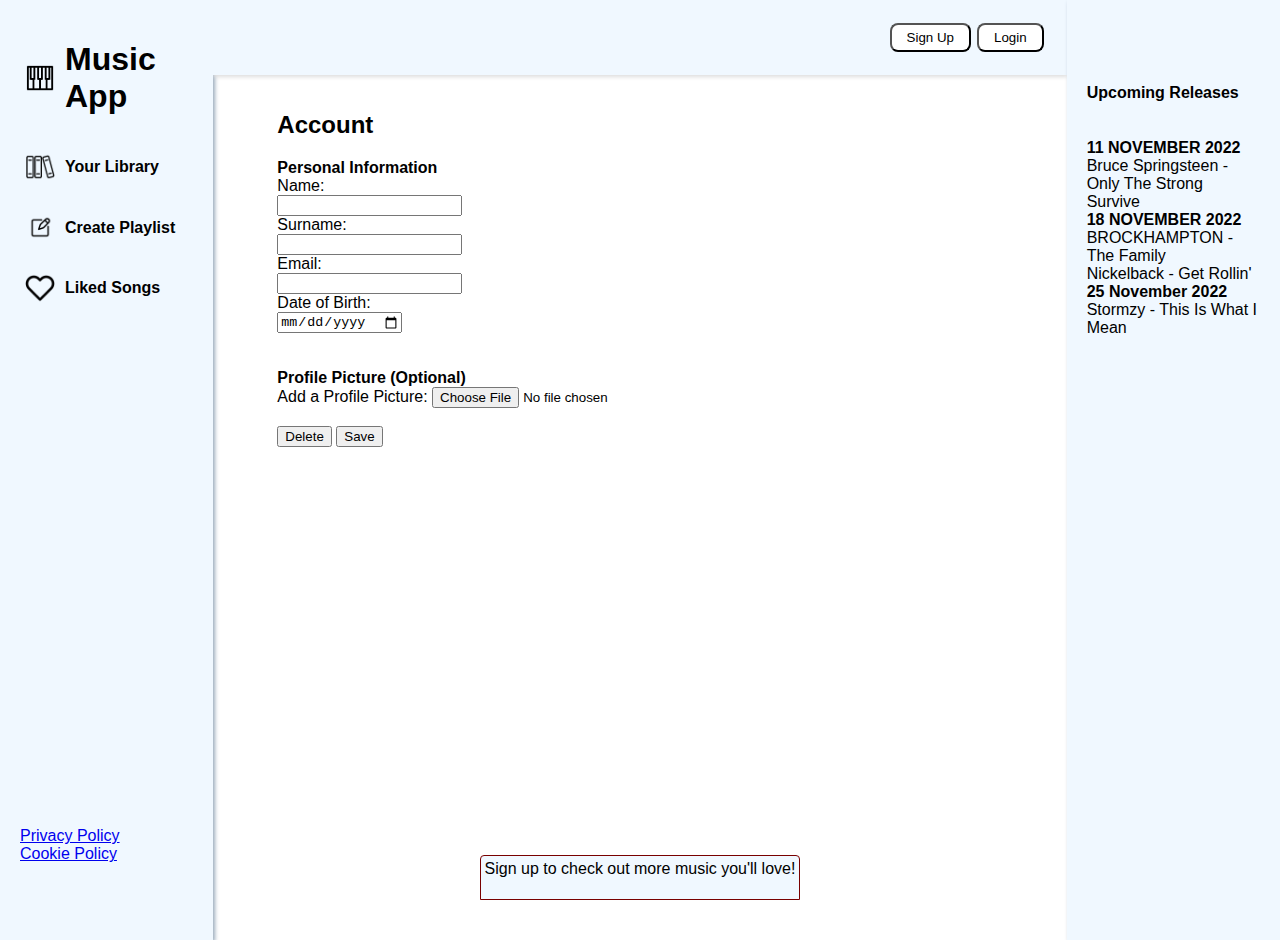
==== account.html @ 885a4542 "Cleaned up playlist editability" ====
<html>
  <head>
    <script src="https://ajax.googleapis.com/ajax/libs/jquery/3.6.0/jquery.min.js"></script>
    <script type="text/javascript" src="script/common.js" defer></script>
    <script type="text/javascript" src="script/account.js"></script>
    <title>Account</title>
    <link rel="stylesheet" href="https://fonts.googleapis.com/css2?family=Material+Symbols+Rounded:opsz,wght,FILL,GRAD@48,400,0,0" />
    <link rel="stylesheet" type="text/css" href="style/index.css" />
    <meta name="viewport" content="width=device-width, initial-scale=1.0"/>
  </head>
  <body class="body">
    <div class="menu">
      <a class="topBar" href="index.html">
        <img src="images/keys.png" alt="Icon" width="30" height="30" />
        <h1 class="appTitle">Music App</h3>
      </a>
      <a class="menuItem" href="index.html">
        <img src="images/library.png" alt="Icon" width="30" height="30" />
        <h4>Your Library</h4>
      </a>
      <a class="menuItem" href="playlist.html?type=user-playlist">
        <img src="images/create.png" alt="Icon" width="30" height="30" />
        <h4>Create Playlist</h4>
      </a>
      <a class="menuItem"  href="playlist.html?type=liked">
        <img src="images/heart2.png" alt="Icon" width="30" height="30" />
        <h4>Liked Songs</h4>
      </a>
      <div id="spacer"></div>
      <div class="links">
        <a href="#">Privacy Policy</a>
        <a href="#">Cookie Policy</a>
      </div>
    </div>

    <div class="rightCol">
      <header id="topBar" class="topBar topButtons">
        <div id="header-search">
          <input type="text" placeholder="Search.." onkeyup="search.find(event.target.value)">
          <div id="header-search-suggestions"></div>
        </div>
        <button
          onclick="location.href='signup.html';"
        >
          Sign Up
        </button>
        <button
          onclick="location.href='login.html';"
        >
          Login
        </button>
      </header>
      <div class="content">
        <span>
          <h2>Account</h2>
        </span>
        <form onsubmit="return updateCookies(event)">
          <label>
            <strong>
              Personal Information
            </strong>
          </label>
          <br>
          <label for="name">Name:</label><br>
          <input id="name" type="text" name="name" required><br>
          <label for="surname">Surname:</label><br>
          <input id="surname" type="text" name="surname" required><br>
          <label for="email">Email:</label><br>
          <input id="email" type="text" name="email" pattern="[a-z0-9._%+-]+@[a-z0-9.-]+\.[a-z]{2,4}$" required><br>
          <label for="dob">Date of Birth:</label><br>
          <input id="dob" type="date" name="dob" required><br>
          <br> <br>
          <label>
            <strong>
              Profile Picture (Optional)
            </strong>
          </label>
          <br>
          <label for="profilePic">Add a Profile Picture:</label>
          <input 
            type="file"
            id="profilePic" 
            name="profilePic"
            accept="image/png, image/jpeg, image/jpg"
          >
          <br> <br>
          <input type="reset" value="Delete">
          <input type="submit" value="Save">
          <!-- TODO input validation -->
        </form>
      </div>
    </div>
    <div class="menu">
      <div class="topBar">
        <h1 class="appTitle"> </h3>
      </div>
      <h4>Upcoming Releases</h4>
      <p>
        <strong>11 NOVEMBER 2022</strong>
        Bruce Springsteen	- Only The Strong Survive
        <br>
        <strong>18 NOVEMBER 2022</strong>
        BROCKHAMPTON	- The Family
        <br>
        Nickelback	- Get Rollin'
        <br>
        <strong>25 November 2022</strong>
        Stormzy	- This Is What I Mean
        <br>
      </p>
    </div>
    <footer id="footer">
      <div id="sign-up-message">
        Sign up to check out more music you'll love!
      </div>
    </footer>
  </body>
</html>
---- style/index.css ----
.body {
  box-sizing: border-box;
  max-height: 100vh;
  max-width: 100vw;
  margin: 0px;
  display: grid;
  grid-template-columns: 1fr 4fr 1fr;
  overflow-y: hidden;
  font-family: sans-serif;
}

#footer {
  height: 5vh;
}

.menu {
  display: flex;
  flex-direction: column;
  padding: 20px;
  height: 100vh;
  background-color: aliceblue;
  box-shadow: 2px 2px 4px #9ab;
}
.rightCol {
  display: flex;
  flex-direction: column;
  max-height: 100vh;
  overflow-y: hidden;
}
.topBar {
  display: flex;
  flex-direction: row;
  align-items: center;
  background-color: aliceblue;
  color: black;
  text-decoration: none;
}
.topBar > * {
  padding-left: 5px;
  padding-right: 5px;
}
#spacer {
  flex: 0.9;
}
header {
  padding: 20px;
  background-color: white;
  box-shadow: 0 2px 4px #ddd;
}
footer {
  position: fixed;
  bottom: 0;
  /* For centering the text */
  display: flex;
  width: 100%;
  justify-content: space-around;
}
footer > div {
  width: max-content;
  border: 1px solid rgb(121, 0, 0);
  border-radius: 4px 4px 0 0;
  padding: 4px;
  background-color: aliceblue;
  cursor: pointer;
}
footer > audio {
  position: fixed;
  bottom: 4px;
}

.topButtons {
  justify-content: flex-end;
}

.topButtons > button {
  background-color: white;
  border-radius: 8px;
  margin: 3px;
  padding-left: 15px;
  padding-right: 15px;
  padding-top: 5px;
  padding-bottom: 5px;
  cursor: pointer;
}

.topButtons > button:hover {
  background-color: lightgray;
}

.topButtons > img {
  max-width: 30px;
}

.topButtons > img:hover {
  background-color: lightgray;
  padding-top: 5px;
  padding-bottom: 5px;
  margin-top: -5px;
  margin-bottom: -5px;
  border-radius: 25px;
}

#header-search {
  position: relative;
  width: 100%;
  padding: 0;
  background-color: #fff;
  border: 1px solid #ddd;
  z-index: 1;
}
#header-search input {
  width: 100%;
  font-size: 16px;
  padding: 8px 16px;
  border: none;
  background-color: #fff;
}
#header-search input:focus {
  outline: none;
}
#header-search-suggestions {
  position: absolute;
  background-color: #fff;
  width: 100%;
}
#header-search-suggestions p {
  border: 1px solid #e5e5e5;
  padding: 8px 16px;
  margin: 0;
  cursor: pointer;
}
#header-search-suggestions p:hover {
  background-color: #eee;
}

.menuItem {
  display: flex;
  align-items: center;
  color: black;
  text-decoration: none;
}

.menuItem > * {
  padding-left: 5px;
  padding-right: 5px;
}

.links {
  display: flex;
  flex-direction: column;
  color: black;
}

.content {
  padding: 1rem 1rem 4rem 4rem;
  flex: 1;
  overflow-y: auto;
}

.gallery {
  display: grid;
  gap: 8px;
  grid-template-columns: repeat(auto-fit, 200px);
}

.artistLabel {
  width: 186px;
  height: 186px;
  padding: 15px;
  cursor: pointer;
}

.artistLabel > h5 {
  font-size: 1rem;
  margin: 0;
}

.imageLabel > img {
  width: 140px;
  height: 140px;
  padding: 15px;
  cursor: pointer;
}
.imageLabel > h5 {
  font-size: 1rem;
  margin: 0;
}

.imageLabel:hover > img {
  width: 160px;
  height: 160px;
  padding: 5px;
}

.imageLabel {
  width: min-content;
  position: relative;
}

.imageLabel .playButton {
  display: none;
}

.imageLabel:hover .playButton {
  display: block;
  position: absolute;
}

/* CSS for Tablets */
@media screen and (max-width: 768px) {
  .body {
    overflow-y: auto;
    grid-template-columns: 1fr;
  }
  .rightCol {
    overflow-y: auto;
  }
  .menu {
    flex-direction: row;
    justify-content: space-between;
  }
  #spacer {
    flex: 0;
  }
}

/* CSS for Phones */
@media screen and (max-width: 600px) {
  .gallery {
    grid-template-columns: repeat(auto-fit, minmax(100px, 1fr));
  }
  .imageLabel > img {
    width: 75px;
    height: 75px;
  }
  .appTitle,
  .links {
    display: none;
  }
}
@media screen and (max-width: 450px) {
  .menuItem > h4 {
    display: none;
  }
}
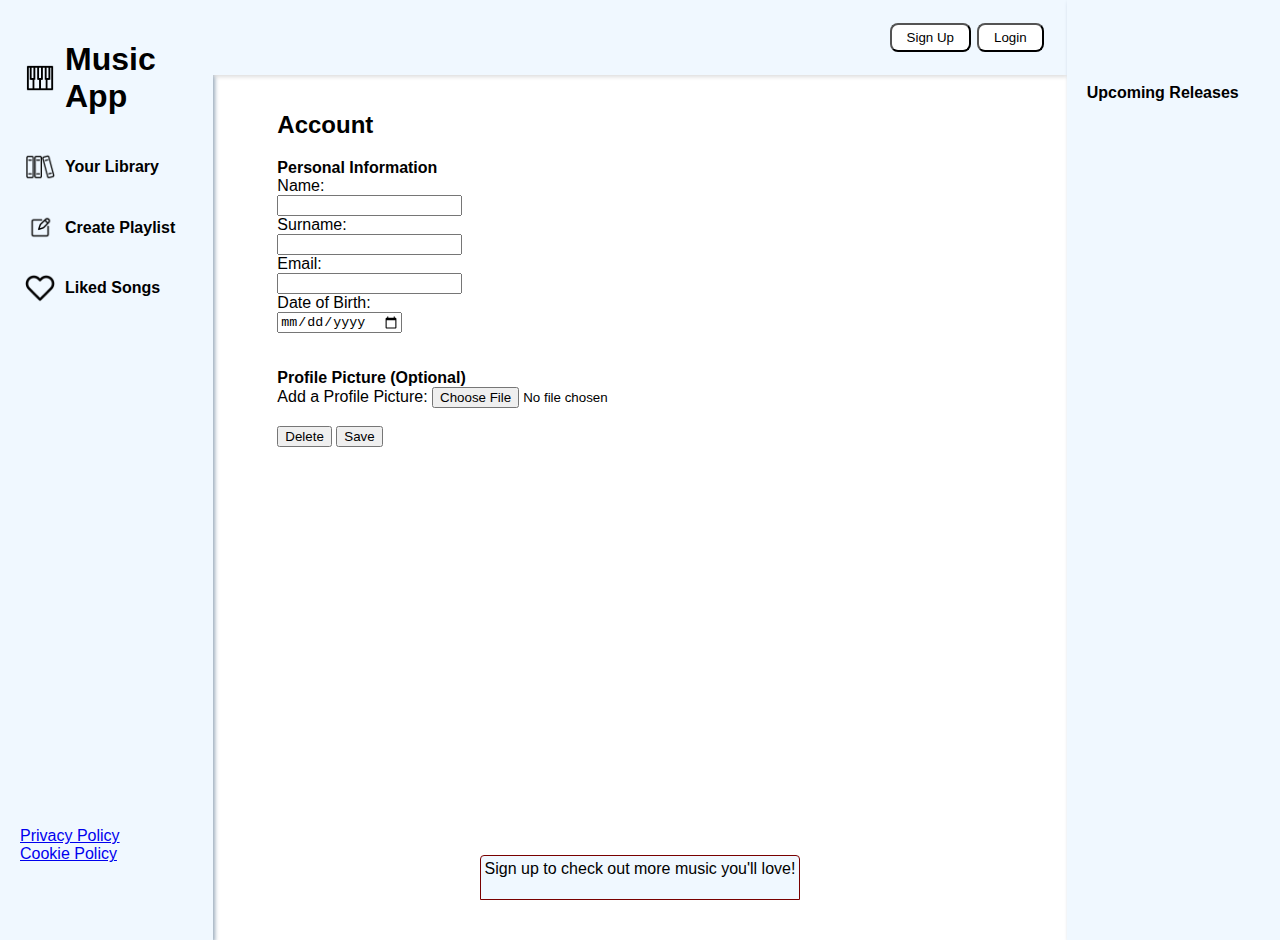
==== commit 69ec89b3: "Add countdown to all pages" ====
--- a/account.html
+++ b/account.html
@@ -95,24 +95,15 @@
         <h1 class="appTitle"> </h3>
       </div>
       <h4>Upcoming Releases</h4>
-      <p>
-        <strong>11 NOVEMBER 2022</strong>
-        Bruce Springsteen	- Only The Strong Survive
-        <br>
-        <strong>18 NOVEMBER 2022</strong>
-        BROCKHAMPTON	- The Family
-        <br>
-        Nickelback	- Get Rollin'
-        <br>
-        <strong>25 November 2022</strong>
-        Stormzy	- This Is What I Mean
-        <br>
-      </p>
+      <p id="releases">
     </div>
     <footer id="footer">
       <div id="sign-up-message">
         Sign up to check out more music you'll love!
       </div>
+      <audio autoplay>
+        Your browser does not support the audio element.
+      </audio>
     </footer>
   </body>
 </html>
--- a/style/index.css
+++ b/style/index.css
@@ -63,9 +63,14 @@
   background-color: aliceblue;
   cursor: pointer;
 }
-footer > audio {
+footer > #controls {
   position: fixed;
   bottom: 4px;
+  height: min-content;
+  background: lightgrey;
+  border-radius: 80px;
+  border: none;
+  padding: 2px 8px;
 }
 
 .topButtons {
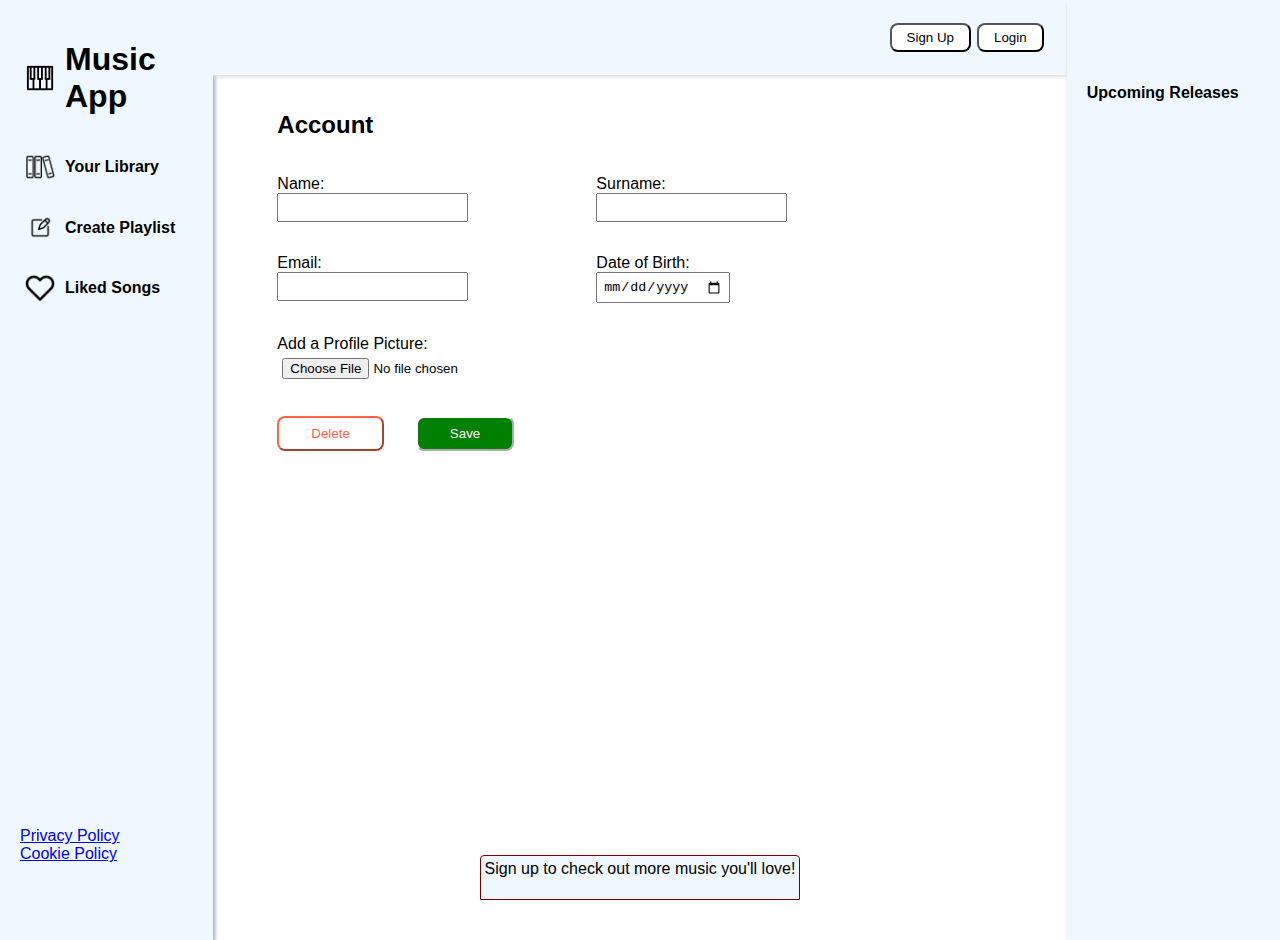
==== commit 3f3bbfa5: "Add styling for account page" ====
--- a/account.html
+++ b/account.html
@@ -55,38 +55,41 @@
           <h2>Account</h2>
         </span>
         <form onsubmit="return updateCookies(event)">
-          <label>
-            <strong>
-              Personal Information
-            </strong>
-          </label>
-          <br>
-          <label for="name">Name:</label><br>
-          <input id="name" type="text" name="name" required><br>
-          <label for="surname">Surname:</label><br>
-          <input id="surname" type="text" name="surname" required><br>
-          <label for="email">Email:</label><br>
-          <input id="email" type="text" name="email" pattern="[a-z0-9._%+-]+@[a-z0-9.-]+\.[a-z]{2,4}$" required><br>
-          <label for="dob">Date of Birth:</label><br>
-          <input id="dob" type="date" name="dob" required><br>
-          <br> <br>
-          <label>
-            <strong>
-              Profile Picture (Optional)
-            </strong>
-          </label>
-          <br>
-          <label for="profilePic">Add a Profile Picture:</label>
-          <input 
-            type="file"
-            id="profilePic" 
-            name="profilePic"
-            accept="image/png, image/jpeg, image/jpg"
-          >
-          <br> <br>
-          <input type="reset" value="Delete">
-          <input type="submit" value="Save">
-          <!-- TODO input validation -->
+          <div class="formRow">
+            <div class="formCol">
+              <label for="name">Name:</label>
+              <input id="name" type="text" name="name" required>
+            </div>
+            <div class="formCol">
+              <label for="surname">Surname:</label>
+              <input id="surname" type="text" name="surname" required>
+            </div>
+          </div>
+          <div class="formRow">
+            <div class="formCol">
+              <label for="email">Email:</label>
+              <input id="email" type="text" name="email" pattern="[a-z0-9._%+-]+@[a-z0-9.-]+\.[a-z]{2,4}$" required>
+            </div>
+            <div class="formCol">
+              <label for="dob">Date of Birth:</label>
+              <input id="dob" type="date" name="dob" required>
+            </div>
+          </div>
+          <div class="formRow">
+            <div class="formCol">
+              <label for="profilePic">Add a Profile Picture:</label>
+              <input 
+                type="file"
+                id="profilePic" 
+                name="profilePic"
+                accept="image/png, image/jpeg, image/jpg"
+              >
+            </div>
+          </div>
+          <div class="formRow buttons">
+            <input class="reset" type="reset" value="Delete">
+            <input class="submit" type="submit" value="Save">
+          </div>
         </form>
       </div>
     </div>
--- a/style/index.css
+++ b/style/index.css
@@ -211,6 +211,59 @@
   position: absolute;
 }
 
+.formRow {
+  display: flex;
+  flex-direction: row;
+  padding-top: 1rem;
+  padding-bottom: 1rem;
+}
+
+.formCol {
+  display: flex;
+  flex-direction: column;
+  margin-right: 8rem;
+}
+
+.formCol > input {
+  padding: 5px;
+}
+
+.buttons > input {
+  padding-right: 2rem;
+  padding-left: 2rem;
+  padding-top: 0.5rem;
+  padding-bottom: 0.5rem;
+  margin-right: 2rem;
+  border-radius: 8px;
+}
+
+.reset {
+  background-color: white;
+  color: tomato;
+  border-color: tomato;
+}
+
+.reset:hover {
+  background-color: whitesmoke;
+}
+
+.submit {
+  background-color: green;
+  color: white;
+  border-color: white;
+}
+
+.submit:hover {
+  background-color: darkgreen;
+}
+
+.loginButton {
+  max-width: 30rem;
+  padding-top: 1rem;
+  padding-bottom: 1rem;
+  margin-right: 8rem;
+}
+
 /* CSS for Tablets */
 @media screen and (max-width: 768px) {
   .body {
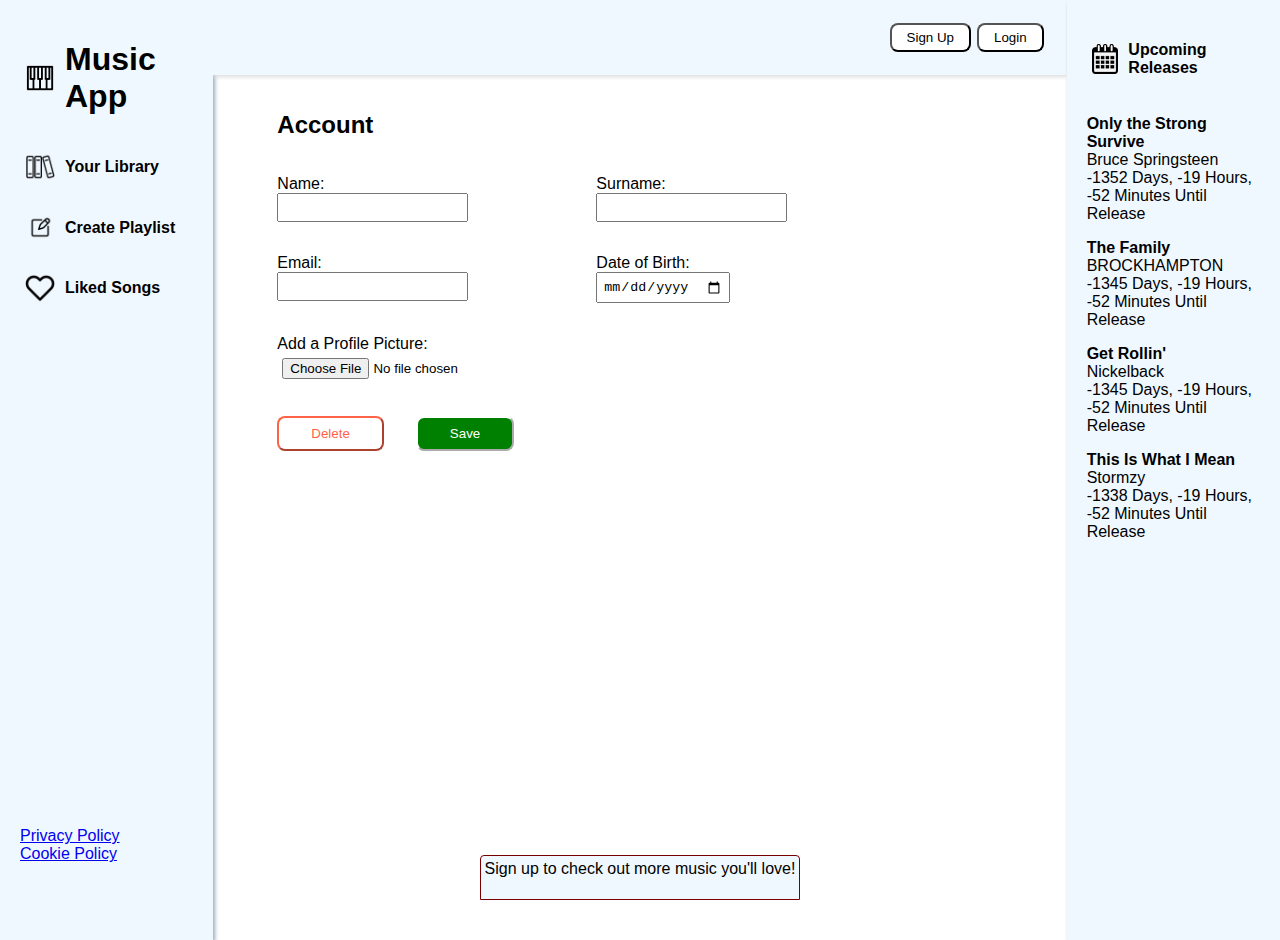
==== commit c86b6383: "Improve right column styling" ====
--- a/account.html
+++ b/account.html
@@ -95,10 +95,10 @@
     </div>
     <div class="menu">
       <div class="topBar">
-        <h1 class="appTitle"> </h3>
+        <img src="images/calendar.png" alt="Icon" width="30" height="30" />
+        <h4>Upcoming Releases</h4>
       </div>
-      <h4>Upcoming Releases</h4>
-      <p id="releases">
+    <div id="releases"></div>
     </div>
     <footer id="footer">
       <div id="sign-up-message">
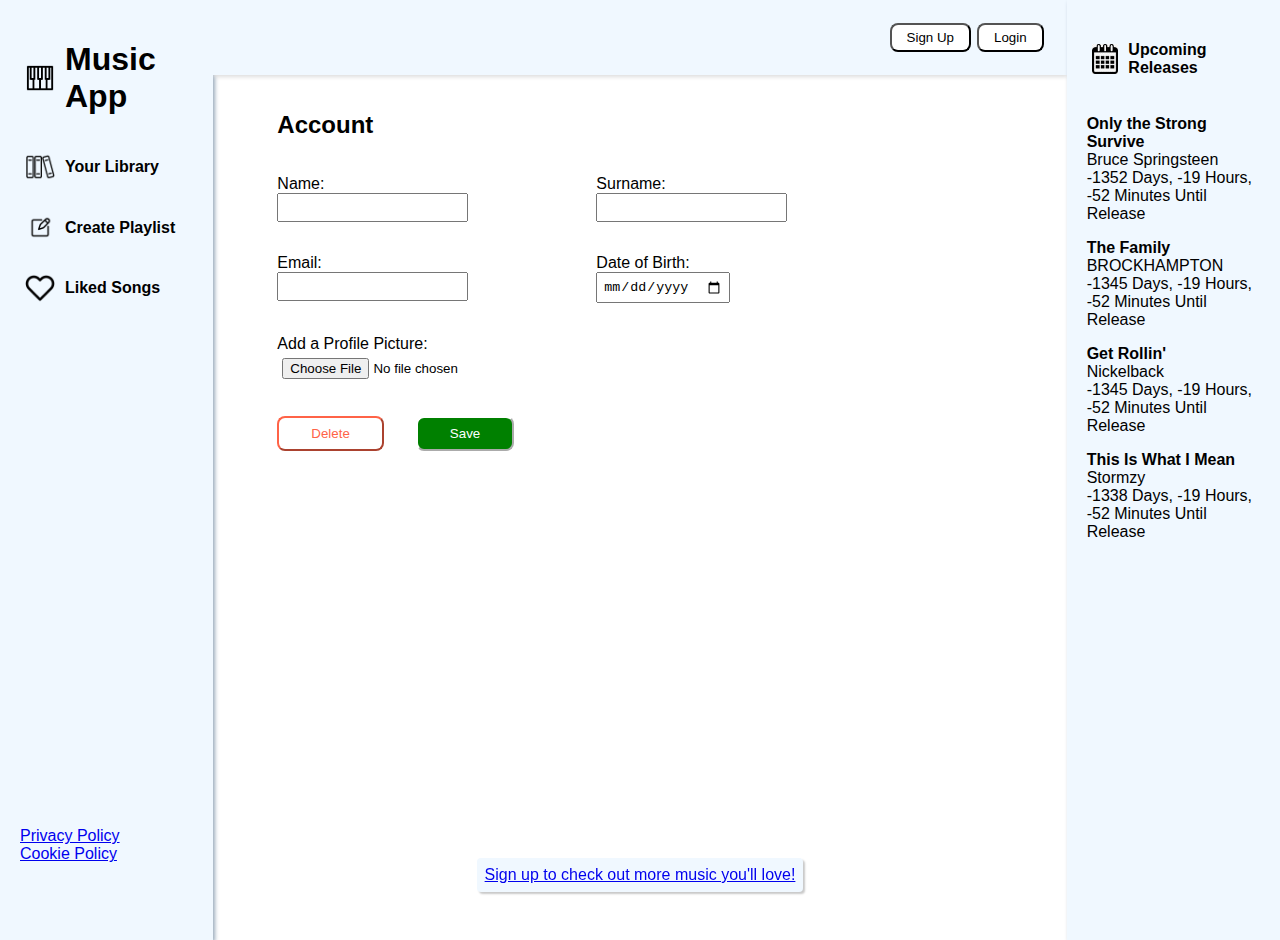
==== commit 4aae6f52: "new footer, volume control" ====
--- a/account.html
+++ b/account.html
@@ -33,7 +33,7 @@
       </div>
     </div>
 
-    <div class="rightCol">
+    <div class="centreColumn">
       <header id="topBar" class="topBar topButtons">
         <div id="header-search">
           <input type="text" placeholder="Search.." onkeyup="search.find(event.target.value)">
@@ -93,7 +93,7 @@
         </form>
       </div>
     </div>
-    <div class="menu">
+    <div class="menu rightColumn">
       <div class="topBar">
         <img src="images/calendar.png" alt="Icon" width="30" height="30" />
         <h4>Upcoming Releases</h4>
@@ -101,12 +101,12 @@
     <div id="releases"></div>
     </div>
     <footer id="footer">
-      <div id="sign-up-message">
+      <a id="sign-up-message" href="signup.html">
         Sign up to check out more music you'll love!
-      </div>
-      <audio autoplay>
-        Your browser does not support the audio element.
-      </audio>
+      </a>
     </footer>
+    <audio autoplay>
+      Your browser does not support the audio element.
+    </audio>
   </body>
 </html>
--- a/style/index.css
+++ b/style/index.css
@@ -9,10 +9,6 @@
   font-family: sans-serif;
 }
 
-#footer {
-  height: 5vh;
-}
-
 .menu {
   display: flex;
   flex-direction: column;
@@ -21,7 +17,7 @@
   background-color: aliceblue;
   box-shadow: 2px 2px 4px #9ab;
 }
-.rightCol {
+.centreColumn {
   display: flex;
   flex-direction: column;
   max-height: 100vh;
@@ -49,28 +45,28 @@
 }
 footer {
   position: fixed;
-  bottom: 0;
+  bottom: 8px;
   /* For centering the text */
   display: flex;
   width: 100%;
   justify-content: space-around;
 }
-footer > div {
+footer > #sign-up-message {
   width: max-content;
-  border: 1px solid rgb(121, 0, 0);
-  border-radius: 4px 4px 0 0;
-  padding: 4px;
   background-color: aliceblue;
-  cursor: pointer;
+  box-shadow: 2px 2px 2px #c9c9c9;
+  border-radius: 4px;
+  padding: 8px;
 }
 footer > #controls {
-  position: fixed;
-  bottom: 4px;
   height: min-content;
+  display: flex;
+  align-items: center;
   background: lightgrey;
   border-radius: 80px;
   border: none;
   padding: 2px 8px;
+  cursor: pointer;
 }
 
 .topButtons {
@@ -143,6 +139,10 @@
   align-items: center;
   color: black;
   text-decoration: none;
+  border-radius: 4px;
+}
+.menuItem:hover {
+  background: #dde6ef;
 }
 
 .menuItem > * {
@@ -268,14 +268,23 @@
 @media screen and (max-width: 768px) {
   .body {
     overflow-y: auto;
+    display: block;
     grid-template-columns: 1fr;
   }
-  .rightCol {
+  .centreColumn {
     overflow-y: auto;
+    max-height: none;
   }
   .menu {
     flex-direction: row;
     justify-content: space-between;
+    height: auto;
+  }
+  .rightColumn {
+    flex-direction: column;
+  }
+  .topBar {
+    height: 50px;
   }
   #spacer {
     flex: 0;
@@ -295,6 +304,14 @@
   .links {
     display: none;
   }
+  .formCol {
+    padding-top: 0.5rem;
+    padding-bottom: 0.5rem;
+  }
+  .formRow {
+    flex-direction: column;
+    padding: 0rem;
+  }
 }
 @media screen and (max-width: 450px) {
   .menuItem > h4 {
